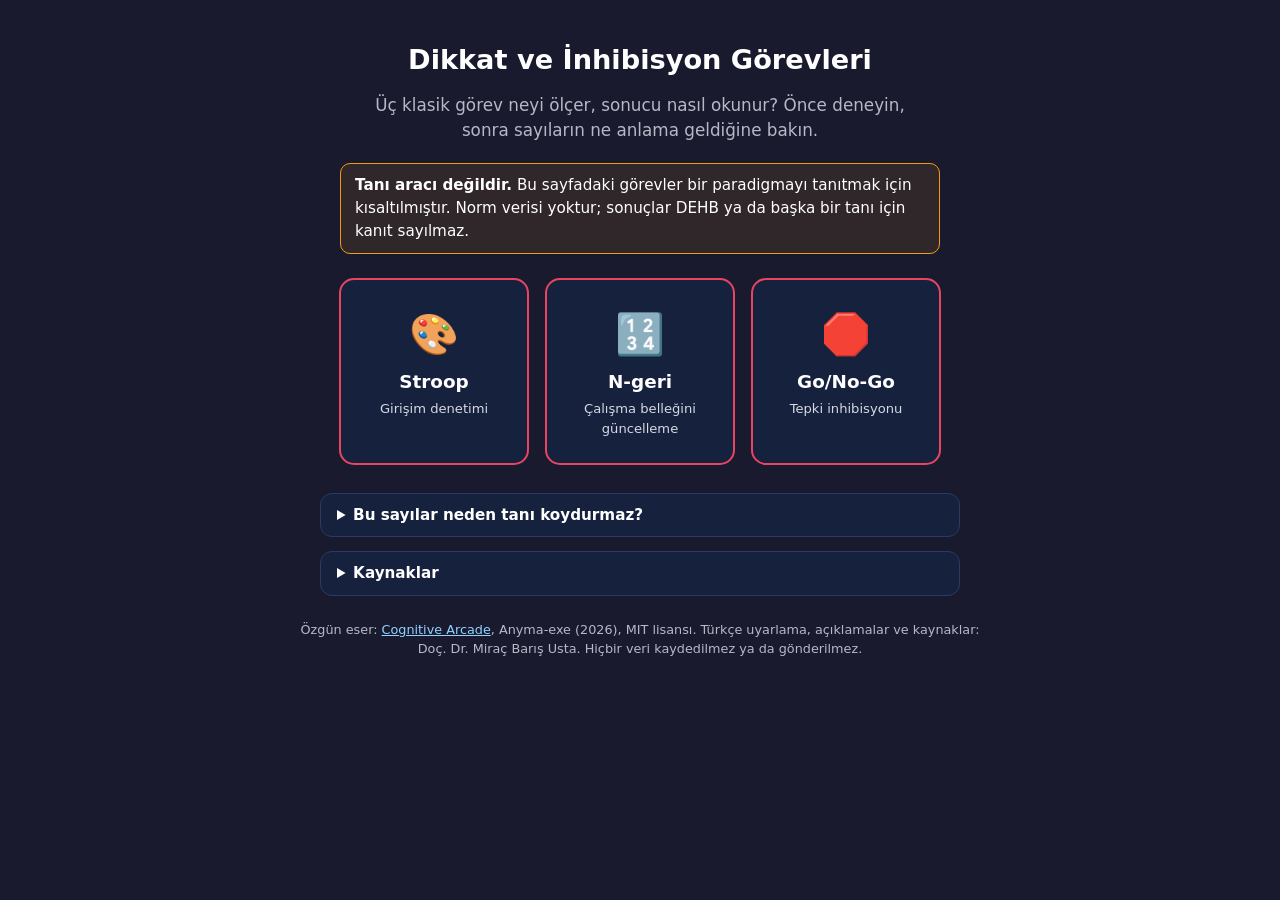
==== index.html @ 067c65f6 "Türkçe uyarlama: Dikkat ve İnhibisyon Görevleri - Türkçe arayüz, mobil düzen, dokunmatik yanıt düğme" ====
<!DOCTYPE html>
<html lang="tr">
<head>
  <meta charset="UTF-8" />
  <meta name="viewport" content="width=device-width, initial-scale=1" />
  <title>Dikkat ve İnhibisyon Görevleri: Stroop, N-geri, Go/No-Go</title>
  <meta name="description" content="Stroop, N-geri ve Go/No-Go görevlerini tarayıcıda deneyin; her görevin neyi ölçtüğünü, sonucun nasıl okunduğunu ve neden tanı aracı olmadığını kaynaklarıyla görün. Cognitive Arcade çalışmasının Türkçe uyarlaması." />
  <link rel="stylesheet" href="styles.css" />
</head>
<body>

  <!-- ========== ANA MENÜ ========== -->
  <main id="menu-principal">
    <h1>Dikkat ve İnhibisyon Görevleri</h1>
    <p class="sous-titre">Üç klasik görev neyi ölçer, sonucu nasıl okunur? Önce deneyin, sonra sayıların ne anlama geldiğine bakın.</p>

    <div class="uyari" role="note">
      <strong>Tanı aracı değildir.</strong> Bu sayfadaki görevler bir paradigmayı tanıtmak için kısaltılmıştır. Norm verisi yoktur; sonuçlar DEHB ya da başka bir tanı için kanıt sayılmaz.
    </div>

    <div id="liste-jeux">
      <button class="carte-jeu" id="btn-stroop" type="button">
        <span class="emoji-jeu" aria-hidden="true">🎨</span>
        <span class="carte-ad">Stroop</span>
        <span class="carte-alt">Girişim denetimi</span>
      </button>
      <button class="carte-jeu" id="btn-nback" type="button">
        <span class="emoji-jeu" aria-hidden="true">🔢</span>
        <span class="carte-ad">N-geri</span>
        <span class="carte-alt">Çalışma belleğini güncelleme</span>
      </button>
      <button class="carte-jeu" id="btn-gonogo" type="button">
        <span class="emoji-jeu" aria-hidden="true">🛑</span>
        <span class="carte-ad">Go/No-Go</span>
        <span class="carte-alt">Tepki inhibisyonu</span>
      </button>
    </div>

    <details class="bilgi">
      <summary>Bu sayılar neden tanı koydurmaz?</summary>
      <ul>
        <li><strong>Üç ayrı ama ilişkili işlev.</strong> İnhibisyon, güncelleme ve küme değiştirme birbiriyle orta düzeyde ilişkilidir ama ayrıştırılabilir (Miyake ve ark. 2000). Buradaki görevler ilk ikisine örnektir; hiçbiri tek bir işlevi saf hâliyle ölçmez.</li>
        <li><strong>Grup farkı, birey ayrımı değildir.</strong> 83 çalışmalık bir meta-analizde DEHB gruplarının yürütücü işlev ölçümlerindeki farkı orta büyüklükteydi (etki büyüklüğü 0,46-0,69); yazarlar bu zayıflıkların DEHB için ne gerekli ne yeterli olduğu sonucuna vardı (Willcutt ve ark. 2005).</li>
        <li><strong>Tek başına duyarlı ve özgül değil.</strong> 11 psikiyatrik bozuklukta 318 çalışmayı kapsayan meta-analiz, tepkiyi tutma güçlüğünün çoğu bozuklukta tek başına tanı ölçütü ya da biyobelirteç olacak kadar duyarlı ve özgül olmadığını bildirdi (Wright ve ark. 2014).</li>
        <li><strong>Güvenirlik paradoksu.</strong> Deneysel etkisi çok sağlam olan görevlerde kişiler arası değişkenlik düşüktür; bu yüzden bireysel farkları ölçmede test-tekrar test güvenirlikleri çoğu görevde beklenenden düşük çıkar (yedi klasik görevde 0 ile 0,82 arası; Hedge ve ark. 2018).</li>
        <li><strong>Bu sayfanın kendi sınırları.</strong> Deneme sayısı azdır, alıştırma turu yoktur, tarayıcı ve ekran gecikmesi tepki süresine eklenir, dokunmatik ekranla klavye aynı sonucu vermez.</li>
      </ul>
    </details>

    <details class="bilgi">
      <summary>Kaynaklar</summary>
      <ul class="kaynak">
        <li>Diamond A. Executive functions. Annu Rev Psychol. 2013;64:135-68. <a href="https://doi.org/10.1146/annurev-psych-113011-143750" target="_blank" rel="noopener">doi:10.1146/annurev-psych-113011-143750</a></li>
        <li>Donders FC. On the speed of mental processes. Acta Psychol (Amst). 1969;30:412-31 (özgün yayın 1868). <a href="https://doi.org/10.1016/0001-6918(69)90065-1" target="_blank" rel="noopener">doi:10.1016/0001-6918(69)90065-1</a></li>
        <li>Hedge C, Powell G, Sumner P. The reliability paradox: Why robust cognitive tasks do not produce reliable individual differences. Behav Res Methods. 2018;50(3):1166-1186. <a href="https://doi.org/10.3758/s13428-017-0935-1" target="_blank" rel="noopener">doi:10.3758/s13428-017-0935-1</a></li>
        <li>Kirchner WK. Age differences in short-term retention of rapidly changing information. J Exp Psychol. 1958;55(4):352-8. <a href="https://doi.org/10.1037/h0043688" target="_blank" rel="noopener">doi:10.1037/h0043688</a></li>
        <li>MacLeod CM. Half a century of research on the Stroop effect: an integrative review. Psychol Bull. 1991;109(2):163-203. <a href="https://doi.org/10.1037/0033-2909.109.2.163" target="_blank" rel="noopener">doi:10.1037/0033-2909.109.2.163</a></li>
        <li>Miyake A, Friedman NP, Emerson MJ, Witzki AH, Howerter A, Wager TD. The unity and diversity of executive functions and their contributions to complex "Frontal Lobe" tasks: a latent variable analysis. Cogn Psychol. 2000;41(1):49-100. <a href="https://doi.org/10.1006/cogp.1999.0734" target="_blank" rel="noopener">doi:10.1006/cogp.1999.0734</a></li>
        <li>Owen AM, McMillan KM, Laird AR, Bullmore E. N-back working memory paradigm: a meta-analysis of normative functional neuroimaging studies. Hum Brain Mapp. 2005;25(1):46-59. <a href="https://doi.org/10.1002/hbm.20131" target="_blank" rel="noopener">doi:10.1002/hbm.20131</a></li>
        <li>Stroop JR. Studies of interference in serial verbal reactions. J Exp Psychol. 1935;18:643-662. (PubMed’de kaydı yok; tam metin: <a href="https://psychclassics.yorku.ca/Stroop/" target="_blank" rel="noopener">Classics in the History of Psychology</a>)</li>
        <li>Willcutt EG, Doyle AE, Nigg JT, Faraone SV, Pennington BF. Validity of the executive function theory of attention-deficit/hyperactivity disorder: a meta-analytic review. Biol Psychiatry. 2005;57(11):1336-46. <a href="https://doi.org/10.1016/j.biopsych.2005.02.006" target="_blank" rel="noopener">doi:10.1016/j.biopsych.2005.02.006</a></li>
        <li>Wright L, Lipszyc J, Dupuis A, Thayapararajah SW, Schachar R. Response inhibition and psychopathology: a meta-analysis of go/no-go task performance. J Abnorm Psychol. 2014;123(2):429-39. <a href="https://doi.org/10.1037/a0036295" target="_blank" rel="noopener">doi:10.1037/a0036295</a></li>
      </ul>
    </details>

    <p class="kunye">Özgün eser: <a href="https://github.com/Anyma-exe/cognitive-arcade" target="_blank" rel="noopener">Cognitive Arcade</a>, Anyma-exe (2026), MIT lisansı. Türkçe uyarlama, açıklamalar ve kaynaklar: Doç. Dr. Miraç Barış Usta. Hiçbir veri kaydedilmez ya da gönderilmez.</p>
  </main>

  <!-- ========== STROOP ========== -->
  <section id="jeu-stroop" class="cache" aria-labelledby="h-stroop">

    <div id="ecran-accueil-stroop">
      <button class="bouton-retour" id="retour-stroop" type="button">← Görevler</button>
      <h1 id="h-stroop">🎨 Stroop</h1>
      <p>Ekranda renk adları çıkacak. Sözcüğü okumayın; <strong>yazının rengini</strong> seçin.</p>
      <p class="tuslar">Klavye: <kbd>K</kbd> kırmızı · <kbd>M</kbd> mavi · <kbd>S</kbd> sarı. Dokunmatik ekranda alttaki düğmeler.</p>
      <button id="bouton-start-stroop" type="button">Başla (24 deneme)</button>
      <details class="bilgi">
        <summary>Görev hakkında</summary>
        <ul>
          <li><strong>Ne ölçer:</strong> Girişim denetimi. Okuma otomatikleşmiş bir beceridir; sözcük ile renk çeliştiğinde otomatik yanıtı bastırmak zaman alır (Stroop 1935; MacLeod 1991). Diamond bu süreci inhibisyonun “girişim denetimi” bileşeni içinde sayar (Diamond 2013).</li>
          <li><strong>Temel ölçü:</strong> Uyumsuz denemelerdeki (KIRMIZI sözcüğü mavi yazılmış) ortalama tepki süresi ile uyumlu denemelerdeki sürenin farkı. Buna Stroop girişim etkisi denir.</li>
          <li><strong>Sınırı:</strong> Fark puanları bireyler arasında az değişir; bu yüzden etki çok sağlam olduğu hâlde kişiye özgü ölçüm olarak güvenirliği düşüktür (Hedge ve ark. 2018).</li>
          <li><strong>Bu sürümde:</strong> 12 uyumlu, 12 uyumsuz deneme karışık sırayla gelir. Renk görme farklılığı olanlar için uygun değildir.</li>
        </ul>
      </details>
    </div>

    <div id="ecran-jeu-stroop" class="cache">
      <p id="consigne-stroop">Yazının rengini seçin</p>
      <div id="mot-affiche" aria-live="off">KIRMIZI</div>
      <div class="dugmeler" id="dugmeler-stroop">
        <button type="button" class="renk renk-k" data-touche="k">Kırmızı <kbd>K</kbd></button>
        <button type="button" class="renk renk-m" data-touche="m">Mavi <kbd>M</kbd></button>
        <button type="button" class="renk renk-s" data-touche="s">Sarı <kbd>S</kbd></button>
      </div>
      <p id="feedback-stroop" class="geri" aria-live="polite"></p>
      <p id="compteur-stroop" class="sayac"></p>
    </div>

    <div id="ecran-resultats-stroop" class="cache">
      <h2>Stroop: sonuç</h2>
      <table class="sonuc">
        <tbody id="tablo-stroop"></tbody>
      </table>
      <p id="diagnostic-stroop" class="yorum"></p>
      <p class="uyari kucuk">Tek oturumluk, normu olmayan bir gösterimdir. Bu sayılarla kişi hakkında klinik çıkarım yapılamaz.</p>
      <button id="bouton-restart-stroop" type="button">Yeniden</button>
      <button class="bouton-retour" id="retour-resultats-stroop" type="button">← Görevler</button>
    </div>

  </section>

  <!-- ========== N-GERİ ========== -->
  <section id="jeu-nback" class="cache" aria-labelledby="h-nback">

    <div id="ecran-accueil-nback">
      <button class="bouton-retour" id="retour-nback" type="button">← Görevler</button>
      <h1 id="h-nback">🔢 N-geri</h1>
      <p>Harfler tek tek çıkacak. Ekrandaki harf, <strong id="n-metin">bir önceki</strong> harfle aynıysa yanıt verin; değilse hiçbir şey yapmayın.</p>
      <p class="tuslar">Klavye: <kbd>Boşluk</kbd>. Dokunmatik ekranda “Aynı” düğmesi.</p>
      <div class="seviye" role="group" aria-label="Zorluk">
        <button type="button" class="sec is-on" data-n="1" aria-pressed="true">1-geri</button>
        <button type="button" class="sec" data-n="2" aria-pressed="false">2-geri</button>
      </div>
      <button id="bouton-start-nback" type="button">Başla (25 harf)</button>
      <details class="bilgi">
        <summary>Görev hakkında</summary>
        <ul>
          <li><strong>Ne ölçer:</strong> Çalışma belleğinde tutulan bilgiyi sürekli güncelleme. Görevi Kirchner tanımladı (Kirchner 1958). İşlevsel görüntüleme çalışmalarında en sık kullanılan çalışma belleği paradigmalarından biridir ve frontoparietal bir ağı tutarlı biçimde etkinleştirir (Owen ve ark. 2005).</li>
          <li><strong>Temel ölçüler:</strong> Yakalanan hedef sayısı (isabet), hedef olmayan harfe verilen yanıt (yanlış alarm) ve kaçırılan hedef. Yalnızca isabet oranına bakmak yanıltır: her harfe basan kişi bütün hedefleri yakalar.</li>
          <li><strong>N arttıkça:</strong> 1-geri daha çok sürdürülen dikkati yoklar; 2-geri ve üstünde güncelleme yükü belirginleşir.</li>
          <li><strong>Bu sürümde:</strong> Özgün eserde hedef harf parlayarak belli ediliyordu; görev anlamını yitirmesin diye bu ipucu kaldırıldı ve 2-geri seçeneği eklendi.</li>
        </ul>
      </details>
    </div>

    <div id="ecran-jeu-nback" class="cache">
      <p id="consigne-nback"></p>
      <div id="lettre-affichee"></div>
      <div class="dugmeler">
        <button type="button" class="yanit" id="yanit-nback">Aynı <kbd>Boşluk</kbd></button>
      </div>
      <p id="feedback-nback" class="geri" aria-live="polite"></p>
      <p id="compteur-nback" class="sayac"></p>
    </div>

    <div id="ecran-resultats-nback" class="cache">
      <h2>N-geri: sonuç</h2>
      <table class="sonuc">
        <tbody id="tablo-nback"></tbody>
      </table>
      <p id="diagnostic-nback" class="yorum"></p>
      <p class="uyari kucuk">Tek oturumluk, normu olmayan bir gösterimdir. Bu sayılarla kişi hakkında klinik çıkarım yapılamaz.</p>
      <button id="bouton-restart-nback" type="button">Yeniden</button>
      <button class="bouton-retour" id="retour-resultats-nback" type="button">← Görevler</button>
    </div>

  </section>

  <!-- ========== GO/NO-GO ========== -->
  <section id="jeu-gonogo" class="cache" aria-labelledby="h-gonogo">

    <div id="ecran-accueil-gonogo">
      <button class="bouton-retour" id="retour-gonogo" type="button">← Görevler</button>
      <h1 id="h-gonogo">🛑 Go/No-Go</h1>
      <p><span aria-hidden="true">⭐</span> görünce olabildiğince hızlı yanıt verin. <span aria-hidden="true">❌</span> görünce <strong>hiçbir şey yapmayın</strong>.</p>
      <p class="tuslar">Klavye: <kbd>Boşluk</kbd>. Dokunmatik ekranda “Bas” düğmesi.</p>
      <button id="bouton-start-gonogo" type="button">Başla (40 deneme)</button>
      <details class="bilgi">
        <summary>Görev hakkında</summary>
        <ul>
          <li><strong>Ne ölçer:</strong> Baskın hâle gelmiş bir motor yanıtı durdurabilme (tepki inhibisyonu). Kökeni, Donders’in bir uyarana yanıt verip ötekilere vermemeyi istediği tepki süresi deneylerine uzanır (Donders 1868/1969).</li>
          <li><strong>Temel ölçüler:</strong> No-Go uyaranına basmak (yanlış basma, “commission”) tepkiyi tutamamanın göstergesidir. Go uyaranını kaçırmak (“omission”) sürdürülen dikkatin göstergesi sayılır (Wright ve ark. 2014).</li>
          <li><strong>Neden Go çoğunlukta:</strong> Basma yanıtı sık yinelendiğinde baskın hâle gelir; durdurmak ancak o zaman zorlaşır.</li>
          <li><strong>Sınırı:</strong> Psikiyatrik bozukluklarda yanlış basma farkı küçük ile orta arasındadır ve çoğu bozuklukta tek başına tanı ölçütü olacak kadar duyarlı ve özgül değildir (Wright ve ark. 2014).</li>
          <li><strong>Bu sürümde:</strong> 40 denemenin 30’u Go, 10’u No-Go; uyaran 800 ms kalır, denemeler arası süre değişkendir.</li>
        </ul>
      </details>
    </div>

    <div id="ecran-jeu-gonogo" class="cache">
      <p id="consigne-gonogo">⭐ = bas &nbsp;|&nbsp; ❌ = bekle</p>
      <div id="symbole-affiche"></div>
      <div class="dugmeler">
        <button type="button" class="yanit" id="yanit-gonogo">Bas <kbd>Boşluk</kbd></button>
      </div>
      <p id="feedback-gonogo" class="geri" aria-live="polite"></p>
      <p id="compteur-gonogo" class="sayac"></p>
    </div>

    <div id="ecran-resultats-gonogo" class="cache">
      <h2>Go/No-Go: sonuç</h2>
      <table class="sonuc">
        <tbody id="tablo-gonogo"></tbody>
      </table>
      <p id="diagnostic-gonogo" class="yorum"></p>
      <p class="uyari kucuk">Tek oturumluk, normu olmayan bir gösterimdir. Bu sayılarla kişi hakkında klinik çıkarım yapılamaz.</p>
      <button id="bouton-restart-gonogo" type="button">Yeniden</button>
      <button class="bouton-retour" id="retour-resultats-gonogo" type="button">← Görevler</button>
    </div>

  </section>

  <script src="script.js"></script>
</body>
</html>
---- styles.css ----
/* Dikkat ve İnhibisyon Görevleri — özgün eser: Cognitive Arcade (Anyma-exe, MIT). Türkçe uyarlamada mobil düzen,
   dokunmatik düğmeler, açıklama kutuları ve sonuç tablosu eklendi. */
:root {
  --zemin: #1a1a2e;
  --kart: #16213e;
  --vurgu: #e94560;
  --vurgu-koyu: #c73652;
  --soluk: #b4b9c6;
  --cizgi: #2c3a63;
}

* { box-sizing: border-box; }

body {
  font-family: system-ui, -apple-system, "Segoe UI", Roboto, Arial, sans-serif;
  background-color: var(--zemin);
  color: #fff;
  margin: 0;
  min-height: 100vh;
  display: flex;
  justify-content: center;
  align-items: flex-start;
  text-align: center;
  line-height: 1.5;
}

.cache { display: none !important; }

a { color: #8fd3ff; }

kbd {
  font: inherit;
  font-size: .85em;
  padding: 1px 6px;
  border: 1px solid var(--soluk);
  border-radius: 5px;
  background: rgba(255, 255, 255, .08);
}

/* Ana menü ve görev alanları */
#menu-principal, #jeu-stroop, #jeu-nback, #jeu-gonogo {
  width: 100%;
  max-width: 720px;
  padding: 32px 16px 48px;
}

h1 { font-size: 1.7rem; margin: 8px 0 12px; }
h2 { font-size: 1.3rem; }

.sous-titre {
  color: var(--soluk);
  font-size: 1.05rem;
  margin: 0 auto 20px;
  max-width: 560px;
}

.uyari {
  border: 1px solid #f39c12;
  background: rgba(243, 156, 18, .1);
  border-radius: 10px;
  padding: 10px 14px;
  margin: 0 auto 24px;
  max-width: 600px;
  font-size: .95rem;
  text-align: left;
}
.uyari.kucuk { font-size: .85rem; margin-top: 16px; }

#liste-jeux {
  display: flex;
  gap: 16px;
  justify-content: center;
  flex-wrap: wrap;
  margin-bottom: 28px;
}

.carte-jeu {
  background-color: var(--kart);
  border: 2px solid var(--vurgu);
  border-radius: 15px;
  padding: 24px 16px;
  width: 190px;
  margin: 0;
  display: flex;
  flex-direction: column;
  align-items: center;
  gap: 4px;
  transition: transform .2s, background-color .2s;
}
.carte-jeu:hover { transform: scale(1.04); background-color: var(--vurgu); }
.emoji-jeu { font-size: 40px; }
.carte-ad { font-size: 1.15rem; font-weight: 700; white-space: nowrap; }
.carte-alt { font-size: .82rem; color: #d5d9e3; }

/* Açıklama kutuları */
details.bilgi {
  text-align: left;
  background: var(--kart);
  border: 1px solid var(--cizgi);
  border-radius: 12px;
  padding: 10px 16px;
  margin: 14px auto;
  max-width: 640px;
  font-size: .95rem;
}
details.bilgi summary { cursor: pointer; font-weight: 700; }
details.bilgi ul { padding-left: 20px; margin: 10px 0 4px; }
details.bilgi li { margin-bottom: 8px; }
ul.kaynak { font-size: .85rem; color: #d5d9e3; overflow-wrap: anywhere; }

.kunye { font-size: .8rem; color: var(--soluk); margin-top: 24px; }
.tuslar { color: var(--soluk); font-size: .92rem; }

/* Uyaranlar */
#mot-affiche {
  font-size: clamp(44px, 14vw, 80px);
  font-weight: 700;
  margin: 28px 0;
  min-height: 1.3em;
  letter-spacing: 3px;
}
.ink-k { color: #ff5a4d; }
.ink-m { color: #4aa8ff; }
.ink-s { color: #ffd23f; }

#lettre-affichee {
  font-size: clamp(80px, 26vw, 120px);
  font-weight: 700;
  margin: 20px 0;
  min-height: 1.3em;
  color: var(--vurgu);
}

#symbole-affiche {
  font-size: clamp(80px, 26vw, 120px);
  margin: 20px 0;
  min-height: 1.3em;
}

/* Düğmeler */
button {
  font: inherit;
  background-color: var(--vurgu);
  color: #fff;
  border: none;
  padding: 14px 32px;
  font-size: 1.05rem;
  border-radius: 10px;
  cursor: pointer;
  margin: 8px;
  touch-action: manipulation;
}
button:hover { background-color: var(--vurgu-koyu); }
button:focus-visible, summary:focus-visible, a:focus-visible { outline: 3px solid #8fd3ff; outline-offset: 2px; }

.bouton-retour {
  background-color: transparent;
  border: 2px solid var(--soluk);
  color: var(--soluk);
  padding: 8px 18px;
  font-size: .9rem;
}
.bouton-retour:hover { background-color: var(--soluk); color: var(--zemin); }

.dugmeler { display: flex; gap: 10px; justify-content: center; flex-wrap: wrap; margin: 8px 0; }
.dugmeler button { margin: 0; min-height: 56px; -webkit-user-select: none; user-select: none; }
.renk { flex: 1 1 96px; max-width: 170px; padding: 14px 8px; background: var(--kart); border: 2px solid var(--cizgi); }
.renk:hover { background: #1f2c52; }
.yanit { min-width: 220px; }

.seviye { margin: 6px 0; }
.sec { background: var(--kart); border: 2px solid var(--cizgi); padding: 8px 20px; font-size: .95rem; margin: 4px; }
.sec.is-on { border-color: var(--vurgu); background: rgba(233, 69, 96, .2); }

/* Geri bildirim ve sayaç */
.geri { font-size: 1.4rem; font-weight: 700; min-height: 2.2rem; margin: 8px 0; }
.geri.ok { color: #2ecc71; }
.geri.hata { color: #ff6b5e; }
.geri.uyar { color: #f39c12; }
.sayac { font-size: 1rem; color: var(--soluk); }

/* Sonuç */
table.sonuc { margin: 12px auto; border-collapse: collapse; text-align: left; width: 100%; max-width: 520px; }
table.sonuc th, table.sonuc td { padding: 8px 10px; border-bottom: 1px solid var(--cizgi); font-size: .98rem; }
table.sonuc th { font-weight: 400; color: #d5d9e3; }
table.sonuc td { font-weight: 700; text-align: right; white-space: nowrap; }
.yorum { max-width: 560px; margin: 14px auto; text-align: left; font-size: .95rem; }

@media (max-width: 520px) {
  #menu-principal, #jeu-stroop, #jeu-nback, #jeu-gonogo { padding-top: 20px; }
  h1 { font-size: 1.4rem; }
  .carte-jeu { width: 100%; flex-direction: row; justify-content: flex-start; text-align: left; gap: 12px; padding: 14px 16px; }
  .emoji-jeu { font-size: 30px; }
  .carte-alt { margin-left: auto; text-align: right; }
  table.sonuc td { white-space: normal; }
}

@media (prefers-reduced-motion: reduce) {
  .carte-jeu { transition: none; }
  .carte-jeu:hover { transform: none; }
}
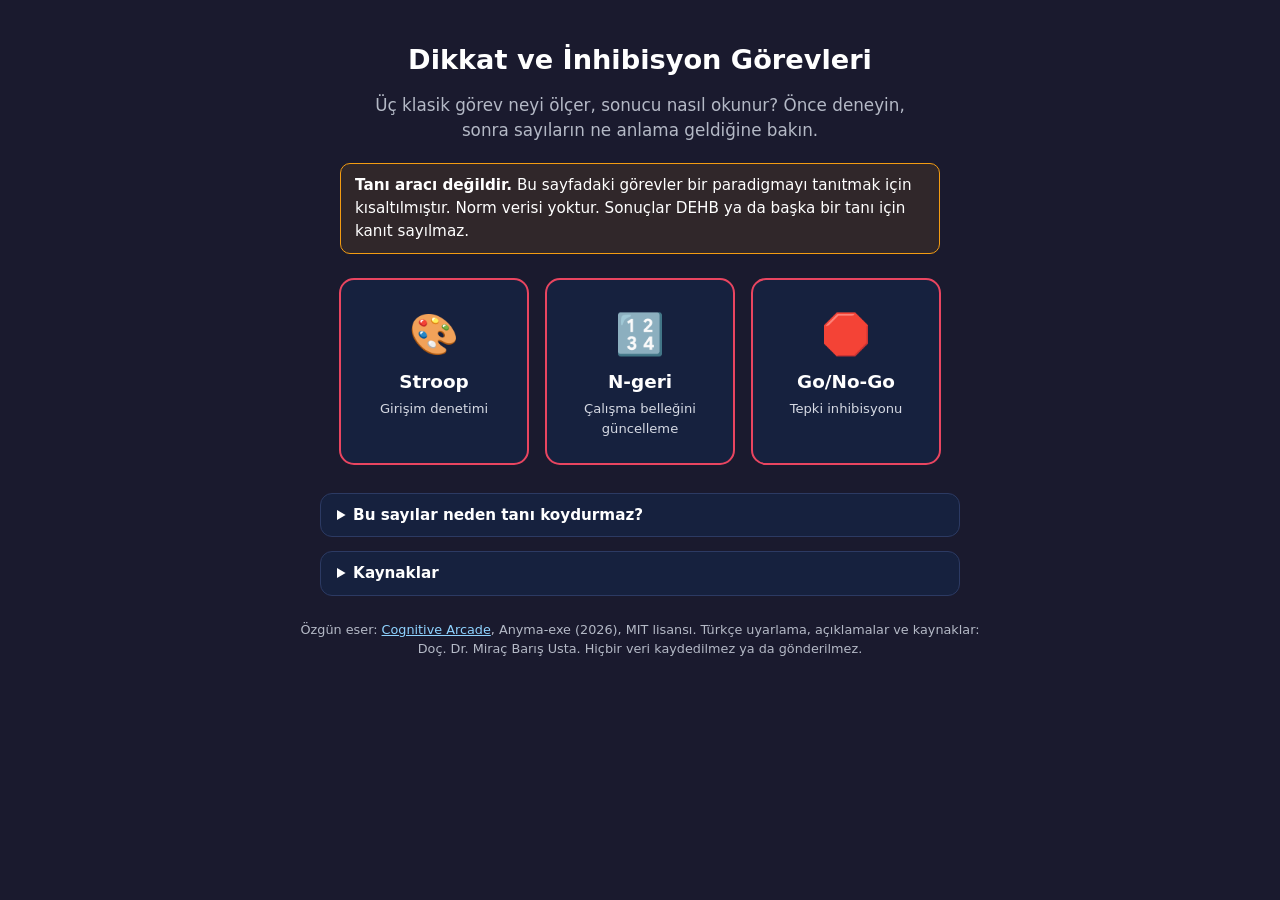
==== commit 0d7dd1a9: "Dil düzeltmesi: noktalı virgülle bağlanmış cümleler ayrıldı; olgular değişmedi Co-Authored-By: Claud" ====
--- a/index.html
+++ b/index.html
@@ -4,7 +4,7 @@
   <meta charset="UTF-8" />
   <meta name="viewport" content="width=device-width, initial-scale=1" />
   <title>Dikkat ve İnhibisyon Görevleri: Stroop, N-geri, Go/No-Go</title>
-  <meta name="description" content="Stroop, N-geri ve Go/No-Go görevlerini tarayıcıda deneyin; her görevin neyi ölçtüğünü, sonucun nasıl okunduğunu ve neden tanı aracı olmadığını kaynaklarıyla görün. Cognitive Arcade çalışmasının Türkçe uyarlaması." />
+  <meta name="description" content="Stroop, N-geri ve Go/No-Go görevlerini tarayıcıda deneyin. Her görevin neyi ölçtüğünü, sonucun nasıl okunduğunu ve neden tanı aracı olmadığını kaynaklarıyla görün. Cognitive Arcade çalışmasının Türkçe uyarlaması." />
   <link rel="stylesheet" href="styles.css" />
 </head>
 <body>
@@ -15,7 +15,7 @@
     <p class="sous-titre">Üç klasik görev neyi ölçer, sonucu nasıl okunur? Önce deneyin, sonra sayıların ne anlama geldiğine bakın.</p>
 
     <div class="uyari" role="note">
-      <strong>Tanı aracı değildir.</strong> Bu sayfadaki görevler bir paradigmayı tanıtmak için kısaltılmıştır. Norm verisi yoktur; sonuçlar DEHB ya da başka bir tanı için kanıt sayılmaz.
+      <strong>Tanı aracı değildir.</strong> Bu sayfadaki görevler bir paradigmayı tanıtmak için kısaltılmıştır. Norm verisi yoktur. Sonuçlar DEHB ya da başka bir tanı için kanıt sayılmaz.
     </div>
 
     <div id="liste-jeux">
@@ -39,10 +39,10 @@
     <details class="bilgi">
       <summary>Bu sayılar neden tanı koydurmaz?</summary>
       <ul>
-        <li><strong>Üç ayrı ama ilişkili işlev.</strong> İnhibisyon, güncelleme ve küme değiştirme birbiriyle orta düzeyde ilişkilidir ama ayrıştırılabilir (Miyake ve ark. 2000). Buradaki görevler ilk ikisine örnektir; hiçbiri tek bir işlevi saf hâliyle ölçmez.</li>
-        <li><strong>Grup farkı, birey ayrımı değildir.</strong> 83 çalışmalık bir meta-analizde DEHB gruplarının yürütücü işlev ölçümlerindeki farkı orta büyüklükteydi (etki büyüklüğü 0,46-0,69); yazarlar bu zayıflıkların DEHB için ne gerekli ne yeterli olduğu sonucuna vardı (Willcutt ve ark. 2005).</li>
+        <li><strong>Üç ayrı ama ilişkili işlev.</strong> İnhibisyon, güncelleme ve küme değiştirme birbiriyle orta düzeyde ilişkilidir ama ayrıştırılabilir (Miyake ve ark. 2000). Buradaki görevler ilk ikisine örnektir. Hiçbiri tek bir işlevi saf hâliyle ölçmez.</li>
+        <li><strong>Grup farkı, birey ayrımı değildir.</strong> 83 çalışmalık bir meta-analizde DEHB gruplarının yürütücü işlev ölçümlerindeki farkı orta büyüklükteydi (etki büyüklüğü 0,46-0,69). Yazarlar bu zayıflıkların DEHB için ne gerekli ne yeterli olduğu sonucuna vardı (Willcutt ve ark. 2005).</li>
         <li><strong>Tek başına duyarlı ve özgül değil.</strong> 11 psikiyatrik bozuklukta 318 çalışmayı kapsayan meta-analiz, tepkiyi tutma güçlüğünün çoğu bozuklukta tek başına tanı ölçütü ya da biyobelirteç olacak kadar duyarlı ve özgül olmadığını bildirdi (Wright ve ark. 2014).</li>
-        <li><strong>Güvenirlik paradoksu.</strong> Deneysel etkisi çok sağlam olan görevlerde kişiler arası değişkenlik düşüktür; bu yüzden bireysel farkları ölçmede test-tekrar test güvenirlikleri çoğu görevde beklenenden düşük çıkar (yedi klasik görevde 0 ile 0,82 arası; Hedge ve ark. 2018).</li>
+        <li><strong>Güvenirlik paradoksu.</strong> Deneysel etkisi çok sağlam olan görevlerde kişiler arası değişkenlik düşüktür. Bu yüzden bireysel farkları ölçmede test-tekrar test güvenirlikleri çoğu görevde beklenenden düşük çıkar (yedi klasik görevde 0 ile 0,82 arası; Hedge ve ark. 2018).</li>
         <li><strong>Bu sayfanın kendi sınırları.</strong> Deneme sayısı azdır, alıştırma turu yoktur, tarayıcı ve ekran gecikmesi tepki süresine eklenir, dokunmatik ekranla klavye aynı sonucu vermez.</li>
       </ul>
     </details>
@@ -78,9 +78,9 @@
       <details class="bilgi">
         <summary>Görev hakkında</summary>
         <ul>
-          <li><strong>Ne ölçer:</strong> Girişim denetimi. Okuma otomatikleşmiş bir beceridir; sözcük ile renk çeliştiğinde otomatik yanıtı bastırmak zaman alır (Stroop 1935; MacLeod 1991). Diamond bu süreci inhibisyonun “girişim denetimi” bileşeni içinde sayar (Diamond 2013).</li>
+          <li><strong>Ne ölçer:</strong> Girişim denetimi. Okuma otomatikleşmiş bir beceridir. Sözcük ile renk çeliştiğinde otomatik yanıtı bastırmak zaman alır (Stroop 1935; MacLeod 1991). Diamond bu süreci inhibisyonun “girişim denetimi” bileşeni içinde sayar (Diamond 2013).</li>
           <li><strong>Temel ölçü:</strong> Uyumsuz denemelerdeki (KIRMIZI sözcüğü mavi yazılmış) ortalama tepki süresi ile uyumlu denemelerdeki sürenin farkı. Buna Stroop girişim etkisi denir.</li>
-          <li><strong>Sınırı:</strong> Fark puanları bireyler arasında az değişir; bu yüzden etki çok sağlam olduğu hâlde kişiye özgü ölçüm olarak güvenirliği düşüktür (Hedge ve ark. 2018).</li>
+          <li><strong>Sınırı:</strong> Fark puanları bireyler arasında az değişir. Bu yüzden etki çok sağlam olduğu hâlde kişiye özgü ölçüm olarak güvenirliği düşüktür (Hedge ve ark. 2018).</li>
           <li><strong>Bu sürümde:</strong> 12 uyumlu, 12 uyumsuz deneme karışık sırayla gelir. Renk görme farklılığı olanlar için uygun değildir.</li>
         </ul>
       </details>
@@ -130,7 +130,7 @@
           <li><strong>Ne ölçer:</strong> Çalışma belleğinde tutulan bilgiyi sürekli güncelleme. Görevi Kirchner tanımladı (Kirchner 1958). İşlevsel görüntüleme çalışmalarında en sık kullanılan çalışma belleği paradigmalarından biridir ve frontoparietal bir ağı tutarlı biçimde etkinleştirir (Owen ve ark. 2005).</li>
           <li><strong>Temel ölçüler:</strong> Yakalanan hedef sayısı (isabet), hedef olmayan harfe verilen yanıt (yanlış alarm) ve kaçırılan hedef. Yalnızca isabet oranına bakmak yanıltır: her harfe basan kişi bütün hedefleri yakalar.</li>
           <li><strong>N arttıkça:</strong> 1-geri daha çok sürdürülen dikkati yoklar; 2-geri ve üstünde güncelleme yükü belirginleşir.</li>
-          <li><strong>Bu sürümde:</strong> Özgün eserde hedef harf parlayarak belli ediliyordu; görev anlamını yitirmesin diye bu ipucu kaldırıldı ve 2-geri seçeneği eklendi.</li>
+          <li><strong>Bu sürümde:</strong> Özgün eserde hedef harf parlayarak belli ediliyordu. Görev anlamını yitirmesin diye bu ipucu kaldırıldı ve 2-geri seçeneği eklendi.</li>
         </ul>
       </details>
     </div>
@@ -172,7 +172,7 @@
         <ul>
           <li><strong>Ne ölçer:</strong> Baskın hâle gelmiş bir motor yanıtı durdurabilme (tepki inhibisyonu). Kökeni, Donders’in bir uyarana yanıt verip ötekilere vermemeyi istediği tepki süresi deneylerine uzanır (Donders 1868/1969).</li>
           <li><strong>Temel ölçüler:</strong> No-Go uyaranına basmak (yanlış basma, “commission”) tepkiyi tutamamanın göstergesidir. Go uyaranını kaçırmak (“omission”) sürdürülen dikkatin göstergesi sayılır (Wright ve ark. 2014).</li>
-          <li><strong>Neden Go çoğunlukta:</strong> Basma yanıtı sık yinelendiğinde baskın hâle gelir; durdurmak ancak o zaman zorlaşır.</li>
+          <li><strong>Neden Go çoğunlukta:</strong> Basma yanıtı sık yinelendiğinde baskın hâle gelir. Durdurmak ancak o zaman zorlaşır.</li>
           <li><strong>Sınırı:</strong> Psikiyatrik bozukluklarda yanlış basma farkı küçük ile orta arasındadır ve çoğu bozuklukta tek başına tanı ölçütü olacak kadar duyarlı ve özgül değildir (Wright ve ark. 2014).</li>
           <li><strong>Bu sürümde:</strong> 40 denemenin 30’u Go, 10’u No-Go; uyaran 800 ms kalır, denemeler arası süre değişkendir.</li>
         </ul>
